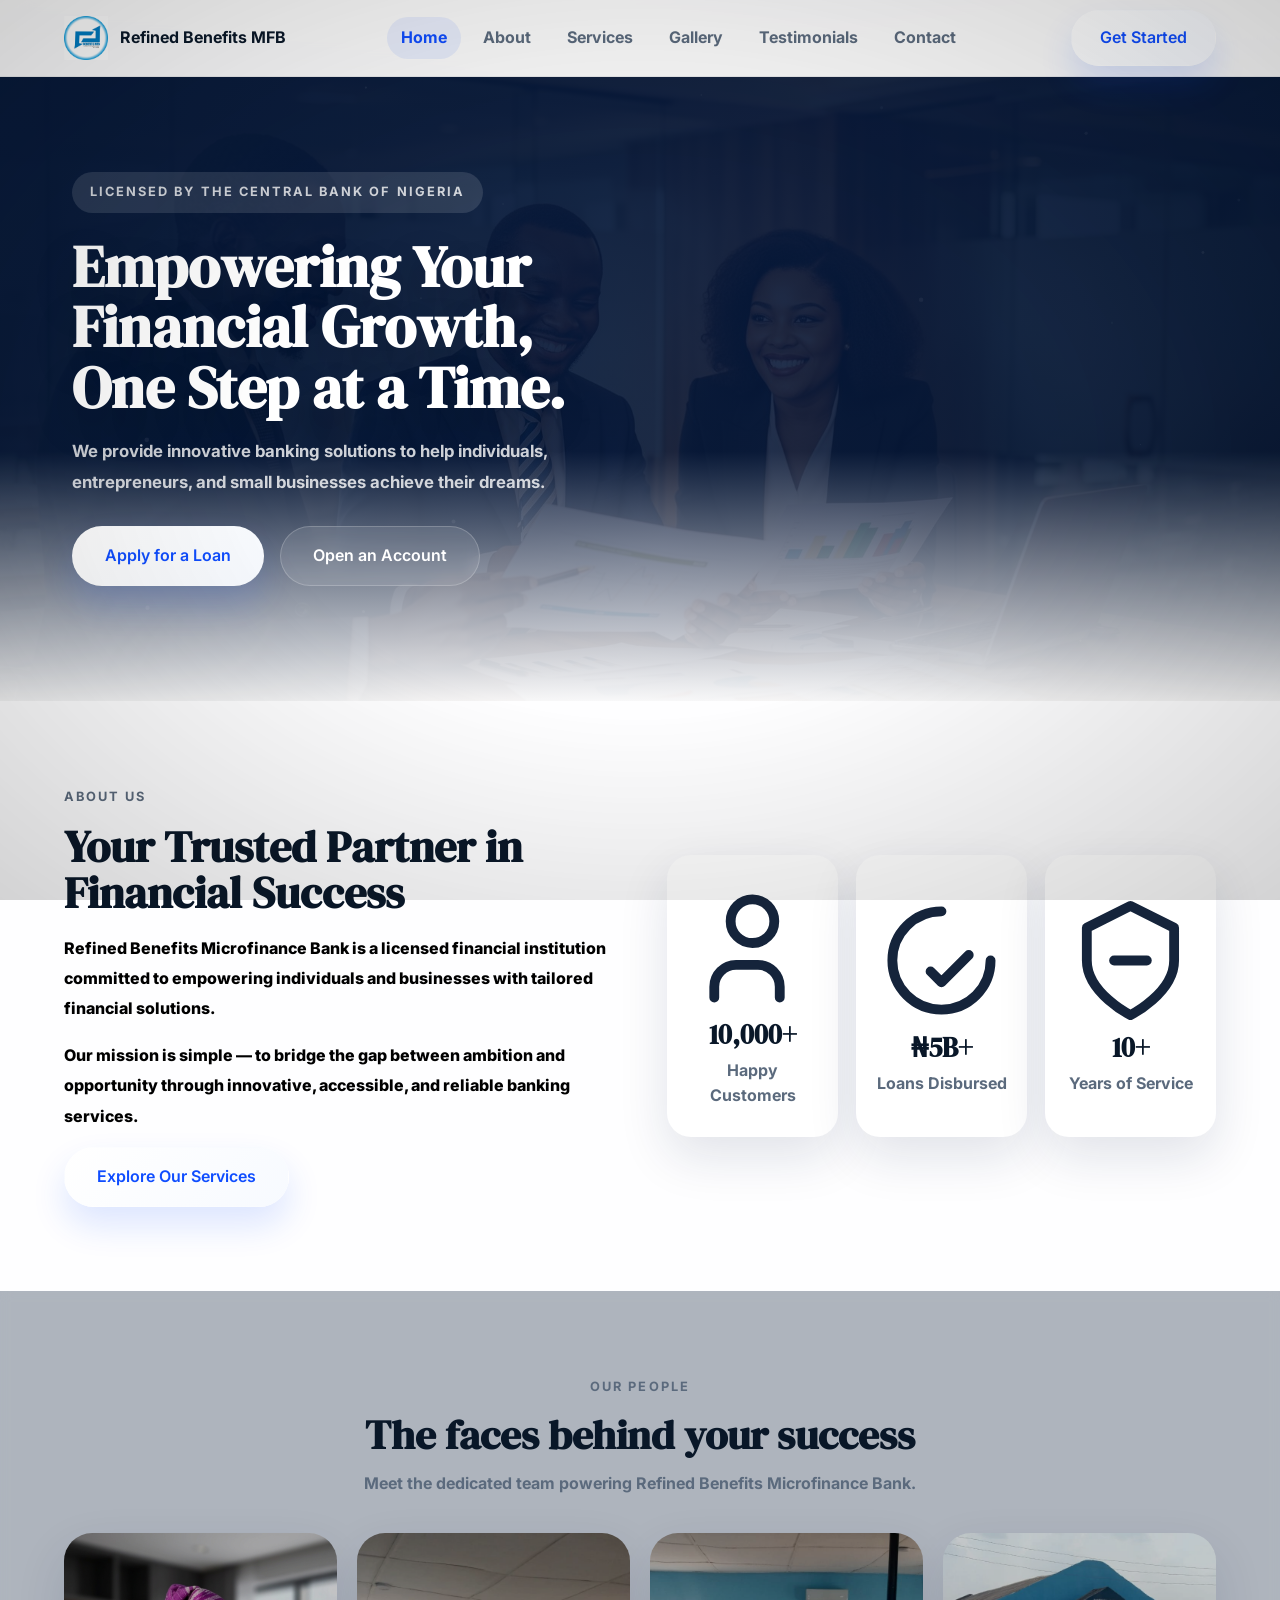
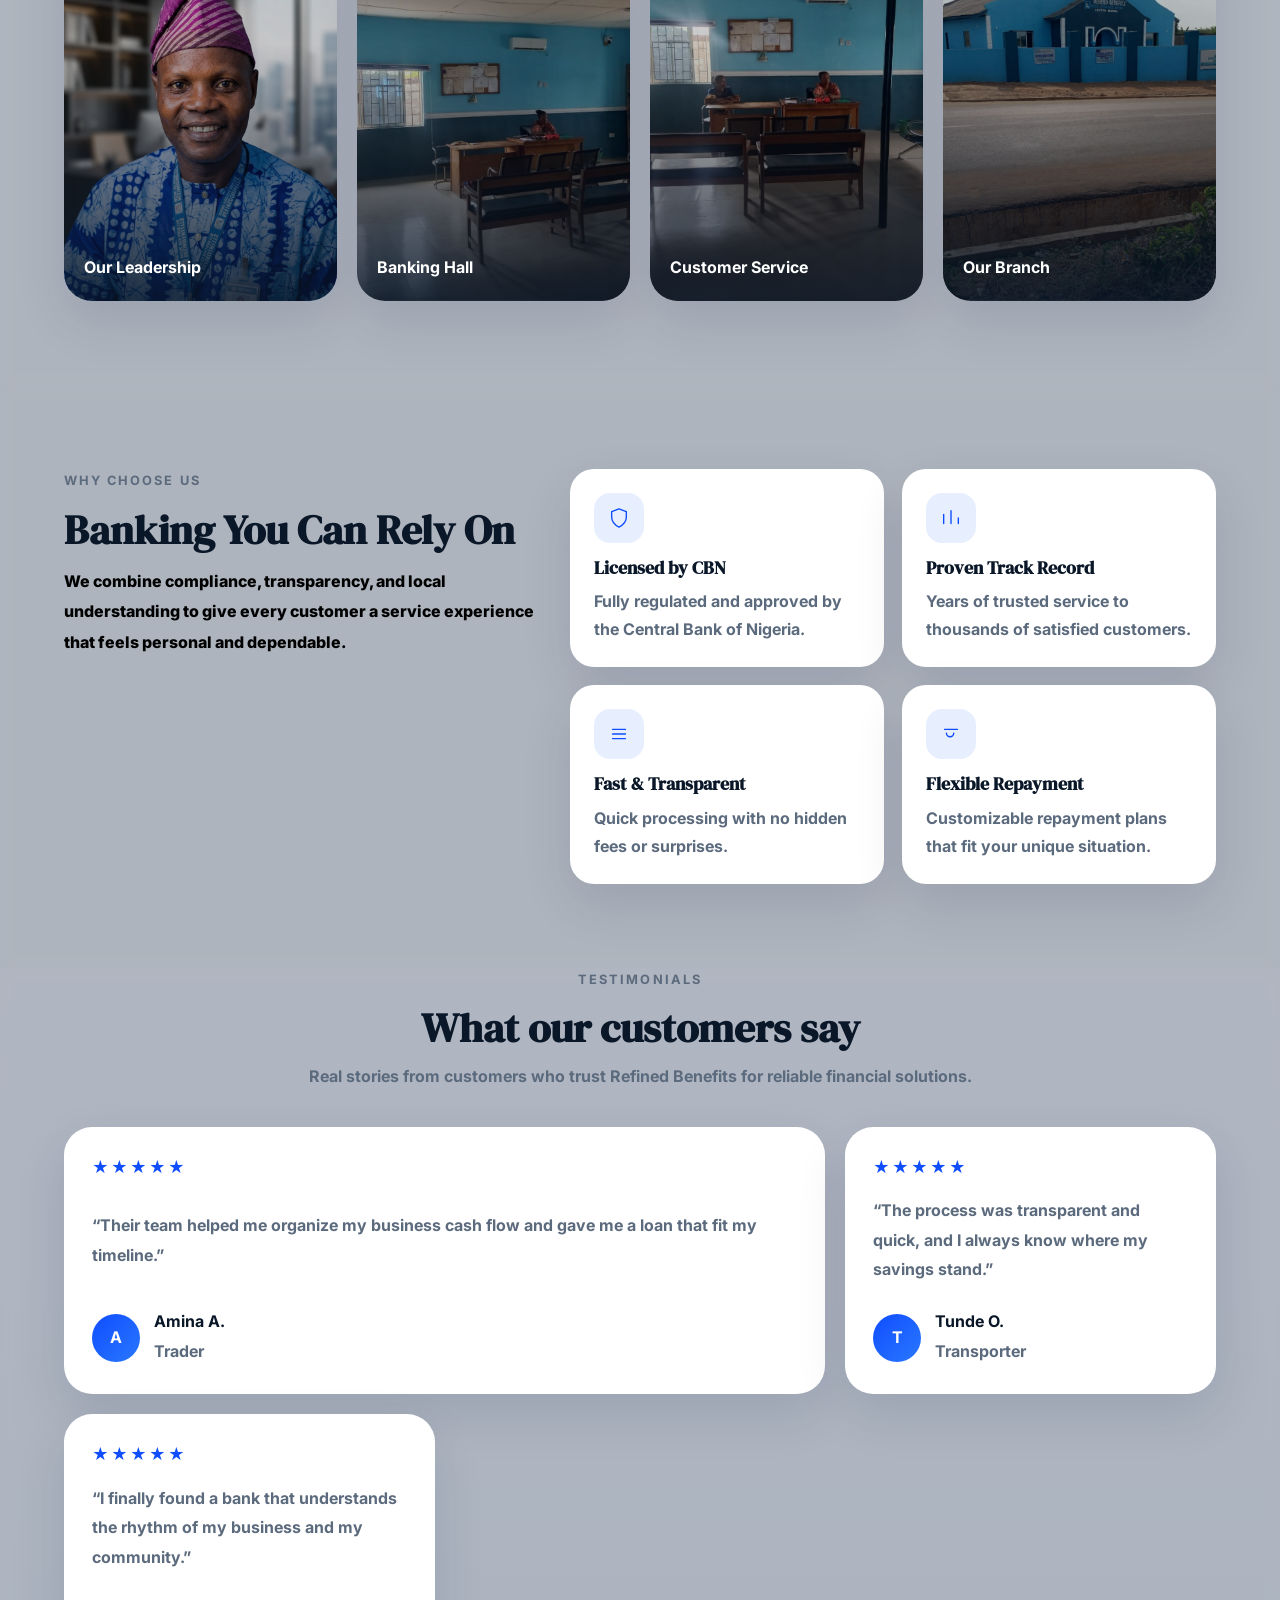
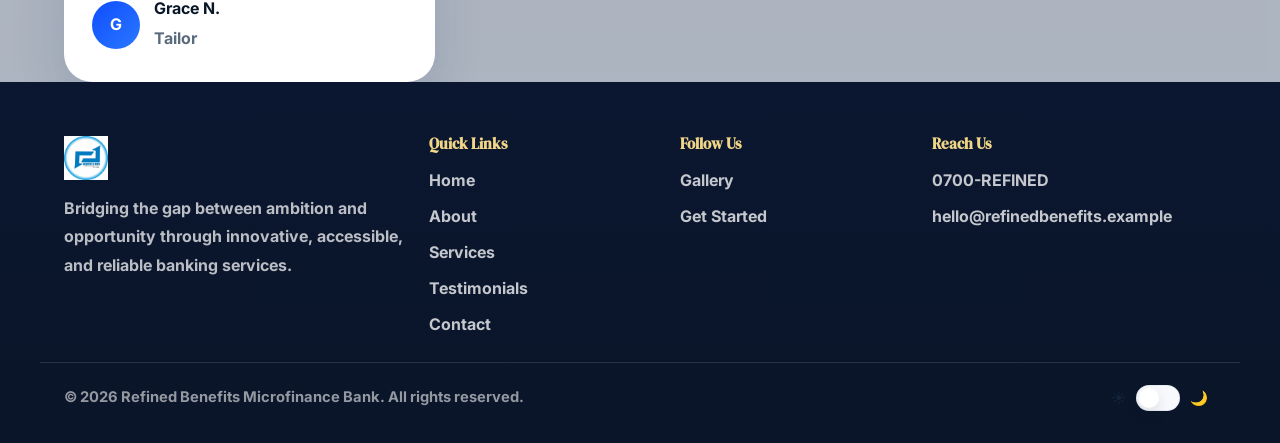
==== index.html @ 06bc2014 "Initial commit" ====
<!DOCTYPE html>
<html lang="en">
<head>
  <meta charset="UTF-8">
  <meta name="viewport" content="width=device-width, initial-scale=1.0">
  <title>Refined Benefits Microfinance Bank</title>
  <meta name="description" content="Refined Benefits Microfinance Bank is a licensed financial institution committed to empowering individuals and businesses with tailored financial solutions.">
  <link rel="preconnect" href="https://fonts.googleapis.com">
  <link rel="preconnect" href="https://fonts.gstatic.com" crossorigin>
  <link href="https://fonts.googleapis.com/css2?family=Inter:wght@400;500;600;700&family=DM+Serif+Display&display=swap" rel="stylesheet">
  <link rel="stylesheet" href="styles.css">
</head>
<body class="home-page">
  <header class="site-header">
    <div class="scroll-progress" id="scroll-progress" aria-hidden="true"></div>
    <div class="wrap header-bar">
      <a class="brand" href="index.html" aria-label="Refined Benefits home">
        <img src="assets/logo-clean-COcQOT6Z.png" alt="" class="brand-logo">
        <span>Refined Benefits MFB</span>
      </a>
      <nav class="main-nav" aria-label="Primary navigation">
        <a class="active" href="index.html">Home</a>
        <a href="about.html">About</a>
        <a href="services.html">Services</a>
        <a href="gallery.html">Gallery</a>
        <a href="testimonials.html">Testimonials</a>
        <a href="contact.html">Contact</a>
      </nav>
      <a class="btn btn-primary header-btn" href="contact.html">Get Started</a>
      <button class="nav-toggle" id="nav-toggle" type="button" aria-label="Toggle navigation" aria-expanded="false">
        <span></span><span></span><span></span>
      </button>
    </div>
    <div class="mobile-menu" id="mobile-menu">
      <a href="index.html">Home</a>
      <a href="about.html">About</a>
      <a href="services.html">Services</a>
      <a href="gallery.html">Gallery</a>
      <a href="testimonials.html">Testimonials</a>
      <a href="contact.html">Contact</a>
    </div>
  </header>

  <main id="top">
    <section class="hero hero-home">
      <div class="hero-backdrop"></div>
      <div class="wrap hero-grid hero-grid-single">
        <div class="hero-copy">
          <p class="eyebrow hero-eyebrow">Licensed by the Central Bank of Nigeria</p>
          <h1>Empowering Your Financial <span>Growth</span>, One Step at a Time.</h1>
          <p class="hero-text">We provide innovative banking solutions to help individuals, entrepreneurs, and small businesses achieve their dreams.</p>
          <div class="hero-actions">
            <a class="btn btn-primary btn-xl" href="contact.html">Apply for a Loan</a>
            <a class="btn btn-outline btn-xl" href="about.html">Open an Account</a>
          </div>
        </div>
      </div>
    </section>

    <section class="about section-glow reveal" id="about">
      <div class="wrap about-panel-grid">
        <div class="about-text-block">
          <p class="eyebrow">About us</p>
          <h2>Your Trusted Partner in Financial Success</h2>
          <p class="lead-strong">Refined Benefits Microfinance Bank is a licensed financial institution committed to empowering individuals and businesses with tailored financial solutions.</p>
          <p class="lead-strong">Our mission is simple — to bridge the gap between ambition and opportunity through innovative, accessible, and reliable banking services.</p>
          <a class="btn btn-primary btn-xl" href="services.html">Explore Our Services</a>
        </div>
        <div class="about-cards-grid">
          <article class="about-card">
            <div class="about-card-icon">
              <svg viewBox="0 0 24 24" fill="none" stroke="currentColor" stroke-width="1.8" stroke-linecap="round" stroke-linejoin="round"><path d="M17 21v-2a4 4 0 0 0-4-4H9a4 4 0 0 0-4 4v2"/><circle cx="12" cy="7" r="4"/></svg>
            </div>
            <h3>10,000+</h3>
            <p>Happy Customers</p>
          </article>
          <article class="about-card">
            <div class="about-card-icon">
              <svg viewBox="0 0 24 24" fill="none" stroke="currentColor" stroke-width="1.8" stroke-linecap="round" stroke-linejoin="round"><path d="M10 14l2 2 5-5"/><path d="M21 12a9 9 0 1 1-9-9"/></svg>
            </div>
            <h3>₦5B+</h3>
            <p>Loans Disbursed</p>
          </article>
          <article class="about-card">
            <div class="about-card-icon">
              <svg viewBox="0 0 24 24" fill="none" stroke="currentColor" stroke-width="1.8" stroke-linecap="round" stroke-linejoin="round"><path d="M12 22s8-4 8-10V6l-8-4-8 4v6c0 6 8 10 8 10Z"/><path d="M9 12h6"/></svg>
            </div>
            <h3>10+</h3>
            <p>Years of Service</p>
          </article>
        </div>
      </div>
    </section>

    <section class="people reveal" id="people">
      <div class="wrap">
        <div class="section-heading">
          <p class="eyebrow">Our people</p>
          <h2>The faces behind your success</h2>
          <p>Meet the dedicated team powering Refined Benefits Microfinance Bank.</p>
        </div>
        <div class="people-grid">
          <article class="people-card">
            <img src="assets/gallery-8-Cjj6CZXd.jpg" alt="Our leadership team">
            <div class="people-overlay"><span>Our Leadership</span></div>
          </article>
          <article class="people-card">
            <img src="assets/gallery-1-DrPl1HBK.jpg" alt="Banking hall with staff at work">
            <div class="people-overlay"><span>Banking Hall</span></div>
          </article>
          <article class="people-card">
            <img src="assets/gallery-6-Cx0WHSp9.jpg" alt="Customers being assisted">
            <div class="people-overlay"><span>Customer Service</span></div>
          </article>
          <article class="people-card">
            <img src="assets/gallery-4-D-LE07vB.jpg" alt="Our branch location">
            <div class="people-overlay"><span>Our Branch</span></div>
          </article>
        </div>
      </div>
    </section>

    <section class="reasons reveal" id="services">
      <div class="wrap reasons-grid">
        <div class="reasons-copy">
          <p class="eyebrow">Why Choose Us</p>
          <h2>Banking You Can Rely On</h2>
          <p class="lead-strong">We combine compliance, transparency, and local understanding to give every customer a service experience that feels personal and dependable.</p>
        </div>
        <div class="reason-cards">
          <article class="reason-card">
            <div class="reason-icon" aria-hidden="true">
              <svg viewBox="0 0 24 24"><path d="M12 2 4 5v6c0 5 3.4 8.6 8 11 4.6-2.4 8-6 8-11V5l-8-3Z" fill="none" stroke="currentColor" stroke-width="1.5" stroke-linecap="round" stroke-linejoin="round"/></svg>
            </div>
            <h3>Licensed by CBN</h3>
            <p>Fully regulated and approved by the Central Bank of Nigeria.</p>
          </article>
          <article class="reason-card">
            <div class="reason-icon" aria-hidden="true">
              <svg viewBox="0 0 24 24"><path d="M4 18V8m8 10V4m8 14v-6" fill="none" stroke="currentColor" stroke-width="1.5" stroke-linecap="round"/></svg>
            </div>
            <h3>Proven Track Record</h3>
            <p>Years of trusted service to thousands of satisfied customers.</p>
          </article>
          <article class="reason-card">
            <div class="reason-icon" aria-hidden="true">
              <svg viewBox="0 0 24 24"><path d="M5 7h14M5 12h14M5 17h14" fill="none" stroke="currentColor" stroke-width="1.5" stroke-linecap="round"/></svg>
            </div>
            <h3>Fast &amp; Transparent</h3>
            <p>Quick processing with no hidden fees or surprises.</p>
          </article>
          <article class="reason-card">
            <div class="reason-icon" aria-hidden="true">
              <svg viewBox="0 0 24 24"><path d="M5 7h14M7 11c0 2.2 1.8 4 4 4s4-1.8 4-4" fill="none" stroke="currentColor" stroke-width="1.5" stroke-linecap="round" stroke-linejoin="round"/></svg>
            </div>
            <h3>Flexible Repayment</h3>
            <p>Customizable repayment plans that fit your unique situation.</p>
          </article>
        </div>
      </div>
    </section>

    <section class="testimonials section-glow reveal" id="testimonials">
      <div class="wrap">
        <div class="section-heading">
          <p class="eyebrow">Testimonials</p>
          <h2>What our customers say</h2>
          <p>Real stories from customers who trust Refined Benefits for reliable financial solutions.</p>
        </div>
        <div class="testimonial-grid">
          <article class="testimonial-card testimonial-card-large">
            <div class="testimonial-tag">★★★★★</div>
            <p>“Their team helped me organize my business cash flow and gave me a loan that fit my timeline.”</p>
            <div class="testimonial-meta">
              <span class="testimonial-avatar">A</span>
              <div>
                <strong>Amina A.</strong>
                <p>Trader</p>
              </div>
            </div>
          </article>
          <article class="testimonial-card">
            <div class="testimonial-tag">★★★★★</div>
            <p>“The process was transparent and quick, and I always know where my savings stand.”</p>
            <div class="testimonial-meta">
              <span class="testimonial-avatar">T</span>
              <div>
                <strong>Tunde O.</strong>
                <p>Transporter</p>
              </div>
            </div>
          </article>
          <article class="testimonial-card">
            <div class="testimonial-tag">★★★★★</div>
            <p>“I finally found a bank that understands the rhythm of my business and my community.”</p>
            <div class="testimonial-meta">
              <span class="testimonial-avatar">G</span>
              <div>
                <strong>Grace N.</strong>
                <p>Tailor</p>
              </div>
            </div>
          </article>
        </div>
      </div>
    </section>

    <!-- Contact section removed per user request -->
  </main>

  <div class="lightbox" id="lightbox" aria-hidden="true">
    <button class="lightbox-close" id="lightbox-close" type="button" aria-label="Close image viewer">×</button>
    <div class="lightbox-backdrop"></div>
    <img class="lightbox-image" id="lightbox-image" src="" alt="" />
    <p class="lightbox-caption" id="lightbox-caption"></p>
  </div>

  <footer class="site-footer">
    <div class="wrap footer-grid">
      <div class="footer-brand">
        <img src="assets/logo-clean-COcQOT6Z.png" alt="Refined Benefits MFB logo" class="brand-logo">
        <p>Bridging the gap between ambition and opportunity through innovative, accessible, and reliable banking services.</p>
      </div>
      <div class="footer-col">
        <h4>Quick Links</h4>
        <a href="index.html">Home</a>
        <a href="about.html">About</a>
        <a href="services.html">Services</a>
        <a href="testimonials.html">Testimonials</a>
        <a href="contact.html">Contact</a>
      </div>
      <div class="footer-col">
        <h4>Follow Us</h4>
        <a href="gallery.html">Gallery</a>
        <a href="contact.html">Get Started</a>
      </div>
      <div class="footer-col">
        <h4>Reach Us</h4>
        <a href="tel:0700-REFINED">0700-REFINED</a>
        <a href="mailto:hello@refinedbenefits.example">hello@refinedbenefits.example</a>
      </div>
    </div>
    <div class="wrap footer-bottom">
      <p>© <span id="year"></span> Refined Benefits Microfinance Bank. All rights reserved.</p>
    </div>
  </footer>

  <script src="script.js"></script>
</body>
</html>
---- styles.css ----
:root {
  --bg: #f0f4fa;
  --bg-soft: #f7f9fd;
  --surface: #ffffff;
  --surface-2: #eef4ff;
  --text: #15243b;
  --text-soft: #5b6a7d;
  --primary: #0f4dff;
  --primary-soft: #e7efff;
  --section-fade-brightness: 0.62;
  --card-fade-brightness: 0.8;
  --accent: #2a78ff;
  --ink: #091728;
  --shadow: 0 20px 50px rgba(16, 35, 70, 0.12);
  --max-width: 1200px;
}

* { box-sizing: border-box; }
html { scroll-behavior: smooth; }
body {
  margin: 0;
  font-family: 'Inter', sans-serif;
  color: var(--text);
  background: var(--bg);
  line-height: 1.6;
  -webkit-font-smoothing: antialiased;
  text-rendering: optimizeLegibility;
  font-weight: 700;
  overflow-x: hidden;
}

/* Global faded background image behind all sections */
body::before {
  content: "";
  position: fixed;
  inset: 0;
  background-image: linear-gradient(rgba(6,15,35,0.50), rgba(6,15,35,0.60)), url('assets/hero-banking-DhVX60bA.jpg');
  background-size: cover;
  background-position: center top;
  background-repeat: no-repeat;
  filter: saturate(0.98) contrast(0.96) brightness(0.92);
  opacity: 0.22;
  z-index: -1;
  pointer-events: none;
}
img { display: block; width: 100%; object-fit: cover; }
a { color: inherit; text-decoration: none; font-weight: 700; }
button, input, select, textarea { font: inherit; }
.wrap { max-width: var(--max-width); margin: 0 auto; padding: 0 24px; }
h1, h2, h3, h4 { margin: 0; font-family: 'DM Serif Display', serif; font-weight: 700; line-height: 1.05; color: var(--ink); }
p { margin: 0; }
.eyebrow {
  margin-bottom: 16px;
  font-size: 0.8rem;
  font-weight: 700;
  letter-spacing: 0.16em;
  text-transform: uppercase;
  color: var(--primary);
}
.btn {
  display: inline-flex;
  align-items: center;
  justify-content: center;
  gap: 8px;
  padding: 14px 28px;
  border-radius: 999px;
  border: 1px solid transparent;
  font-weight: 600;
  transition: transform 0.2s ease, box-shadow 0.2s ease, background-color 0.2s ease;
}
.btn:hover { transform: translateY(-2px); }
.btn-primary {
  background: linear-gradient(135deg, #ffffff 0%, #f7faff 100%);
  color: var(--primary);
  box-shadow: 0 18px 35px rgba(15, 77, 255, 0.14);
}
.btn-primary:hover { box-shadow: 0 24px 42px rgba(15, 77, 255, 0.2); }
.btn-outline {
  color: #ffffff;
  border-color: rgba(255,255,255,0.2);
  background: rgba(255,255,255,0.1);
  backdrop-filter: blur(6px);
}
.btn-xl { padding: 16px 32px; }

.site-header {
  position: sticky;
  top: 0;
  z-index: 30;
  background: rgba(255, 255, 255, 0.9);
  backdrop-filter: blur(14px);
  border-bottom: 1px solid rgba(15, 36, 59, 0.08);
}
.scroll-progress {
  position: absolute;
  inset: 0 auto auto 0;
  width: 0;
  height: 3px;
  background: linear-gradient(90deg, #77a9ff, var(--primary));
  z-index: 31;
}
.header-bar {
  display: flex;
  align-items: center;
  justify-content: space-between;
  gap: 20px;
  min-height: 76px;
}
.brand { display: flex; align-items: center; gap: 12px; color: var(--ink); font-weight: 700; }
.brand-logo { width: 44px; height: 44px; object-fit: contain; }
.main-nav { display: flex; gap: 8px; color: var(--text-soft); font-weight: 700; }
.main-nav a { padding: 8px 14px; border-radius: 999px; transition: color 0.2s ease, background-color 0.2s ease; }
.main-nav a:hover, .main-nav a.active { color: var(--primary); background: rgba(15, 77, 255, 0.08); }
.header-btn { white-space: nowrap; }
.nav-toggle { display: none; width: 44px; height: 44px; border: 0; border-radius: 50%; background: var(--primary-soft); cursor: pointer; align-items: center; justify-content: center; flex-direction: column; gap: 4px; }
.nav-toggle span { display: block; width: 18px; height: 2px; border-radius: 999px; background: var(--primary); }
.mobile-menu { display: none; flex-direction: column; gap: 10px; padding: 0 24px 24px; background: rgba(255,255,255,0.96); }
.mobile-menu a { padding: 12px 16px; border-radius: 14px; background: var(--bg-soft); color: var(--ink); font-weight: 600; }
.site-header.nav-open .mobile-menu { display: flex; }

.hero {
  position: relative;
  overflow: hidden;
  padding: 72px 0 64px;
  min-height: 620px;
  background: linear-gradient(120deg, #061a3d 0%, #0d2d64 44%, #091728 100%);
}
.hero-home { padding-bottom: 92px; }
.hero-inner { min-height: 480px; padding: 64px 0; }
.hero-backdrop {
  position: absolute;
  inset: 0;
  background-image: linear-gradient(110deg, rgba(6, 26, 61, 0.92) 8%, rgba(15, 77, 255, 0.18) 55%, rgba(2, 14, 34, 0.9) 100%), url('assets/hero-banking-DhVX60bA.jpg');
  background-size: cover;
  background-position: center center;
  filter: brightness(0.8) saturate(1.05);
  transform: scale(1.03);
  z-index: 0;
}

/* Strong hero overlay that darkens the hero and fades to white at the bottom */
.hero::before {
  content: "";
  position: absolute;
  inset: 0;
  background: linear-gradient(180deg, rgba(6,26,61,0.86) 0%, rgba(6,26,61,0.72) 60%, rgba(255,255,255,0.95) 100%);
  z-index: 1;
  pointer-events: none;
}

/* Fade background imagery in hero and section cards for better readability */
.hero-backdrop {
  filter: brightness(var(--section-fade-brightness)) saturate(0.92) contrast(0.98);
}
.gallery-card img,
.people-card img,
.showcase-card img,
.hero-media img {
  filter: brightness(var(--card-fade-brightness)) saturate(0.96);
  transition: filter 220ms ease;
}

/* Slightly restore brightness on hover for interactive cards */
.gallery-card img:hover,
.people-card img:hover,
.showcase-card img:hover {
  filter: brightness(1) saturate(1);
}
.hero-grid {
  position: relative;
  z-index: 2;
  display: grid;
  grid-template-columns: minmax(0, 1.04fr) minmax(280px, 0.96fr);
  gap: 36px;
  align-items: center;
  min-height: 460px;
}

/* (cinematic overlap removed - reverted to standard flow) */
.hero-grid-single {
  grid-template-columns: 1fr;
  max-width: none;
  justify-items: start;
  padding-left: 72px;
  padding-right: 48px;
}
.hero-copy { max-width: 560px; }
.hero .eyebrow, .hero h1, .hero .hero-text, .hero .hero-actions { position: relative; z-index: 1; }
.hero-eyebrow {
  display: inline-flex;
  align-items: center;
  gap: 10px;
  padding: 10px 18px;
  border-radius: 999px;
  background: rgba(255,255,255,0.12);
  color: rgba(255,255,255,0.8);
  font-size: 0.8rem;
  letter-spacing: 0.16em;
  text-transform: uppercase;
  margin-bottom: 24px;
}
.hero h1 {
  margin-bottom: 18px;
  font-size: clamp(2.2rem, 4.6vw, 3.6rem);
  color: #ffffff;
  text-shadow: 0 18px 40px rgba(0, 0, 0, 0.22);
  max-width: 42ch;
}
.hero-text {
  color: rgba(255,255,255,0.8);
  font-size: 1.05rem;
  line-height: 1.85;
  margin-bottom: 28px;
  max-width: 56ch;
}
.hero-actions { display: flex; flex-wrap: wrap; gap: 16px; }
.hero-media { position: relative; display: flex; justify-content: flex-end; }
.hero-media img {
  width: min(100%, 480px);
  min-height: 420px;
  border-radius: 28px;
  box-shadow: 0 25px 60px rgba(0, 0, 0, 0.28);
  object-position: center;
}
.hero-media-badge {
  position: absolute;
  left: 16px;
  bottom: 24px;
  padding: 12px 16px;
  border-radius: 999px;
  background: rgba(255,255,255,0.12);
  color: #ffffff;
  backdrop-filter: blur(8px);
  font-size: 0.9rem;
}

.reveal { opacity: 0; transform: translateY(24px); transition: opacity 0.7s ease, transform 0.7s ease; }
.reveal.is-visible { opacity: 1; transform: translateY(0); }

.section-glow {
  position: relative;
  overflow: hidden;
  background: linear-gradient(180deg, #f3f7ff 0%, #eef4ff 100%);
}
.section-glow::before {
  content: "";
  position: absolute;
  inset: 0;
  background: radial-gradient(circle at 20% 12%, rgba(15, 77, 255, 0.12), transparent 22%), radial-gradient(circle at 82% 15%, rgba(87, 138, 255, 0.12), transparent 20%);
  pointer-events: none;
}
.section-heading { max-width: 760px; margin: 0 auto 36px; text-align: center; }
.section-heading h2 { font-size: clamp(2rem, 3.2vw, 2.8rem); margin-bottom: 12px; color: var(--ink); }
.section-heading p { color: var(--text-soft); line-height: 1.8; }

/* Cinematic overlays */
body::after {
  content: "";
  position: fixed;
  inset: 0;
  pointer-events: none;
  z-index: 50;
  background: radial-gradient(ellipse at center, rgba(0,0,0,0) 42%, rgba(0,0,0,0.28) 100%);
  mix-blend-mode: multiply;
  opacity: 0.6;
}

/* Subtle film grain overlay */
.grain-overlay {
  position: fixed;
  inset: 0;
  pointer-events: none;
  z-index: 51;
  background-image: repeating-linear-gradient(45deg, rgba(255,255,255,0.02) 0 1px, transparent 1px 3px);
  opacity: 0.06;
  mix-blend-mode: overlay;
}

/* Snow canvas sits above the page background but below UI chrome */
.snow-canvas {
  position: fixed;
  inset: 0;
  width: 100%;
  height: 100%;
  pointer-events: none;
  z-index: 49;
}

/* Strong lead text: black and bold across the site */
.lead-strong {
  color: #000000 !important;
  font-weight: 800 !important;
}

/* Cursor light effect */
.cursor-light {
  position: fixed;
  left: 0; top: 0;
  width: 220px; height: 220px;
  pointer-events: none;
  border-radius: 50%;
  transform: translate(-50%, -50%);
  background: radial-gradient(circle, rgba(255,255,255,0.12) 0%, rgba(255,255,255,0.04) 20%, rgba(255,255,255,0) 60%);
  mix-blend-mode: overlay;
  z-index: 60;
  opacity: 0.0;
  transition: opacity 260ms ease, transform 120ms linear;
}

@media (prefers-reduced-motion: reduce) {
  .floating-object { animation: none !important; transform: none !important; }
  .cursor-light { display: none !important; }
}

/* Theme variables and switcher */
:root { transition: color 240ms ease, background 240ms ease; }
[data-theme="dark"] {
  --bg: #071227;
  --bg-soft: #071829;
  --surface: #071829;
  --surface-2: #08162a;
  --text: #e6eefc;
  --text-soft: #a9b7d6;
  --primary: #8ab4ff;
  --accent: #8ab4ff;
  --ink: #ffffff;
}

/* Make emphasized lead text readable in dark mode */
[data-theme="dark"] .lead-strong {
  color: #ffffff !important;
}

body { transition: background-color 260ms ease, color 260ms ease; }

.theme-switcher {
  display: inline-flex;
  align-items: center;
  gap: 10px;
  padding: 6px 10px;
  border-radius: 999px;
  background: rgba(255,255,255,0.92);
  box-shadow: 0 10px 30px rgba(2,14,34,0.12);
  color: var(--text);
  font-weight: 600;
  font-size: 0.9rem;
}
.theme-switcher .toggle {
  width: 44px;
  height: 26px;
  border-radius: 999px;
  background: var(--bg-soft);
  position: relative;
  border: 1px solid rgba(15,36,59,0.06);
  cursor: pointer;
  padding: 2px;
}
.theme-switcher .knob {
  width: 20px;
  height: 20px;
  background: #ffffff;
  border-radius: 50%;
  display: block;
  transform: translateX(0);
  transition: transform 220ms cubic-bezier(.2,.9,.3,1), background 220ms ease;
  box-shadow: 0 6px 14px rgba(2,14,34,0.12);
}
[data-theme="dark"] .theme-switcher {
  background: rgba(6,15,35,0.72);
  color: var(--text);
}
[data-theme="dark"] .theme-switcher .toggle {
  background: rgba(255,255,255,0.04);
  border-color: rgba(255,255,255,0.06);
}
[data-theme="dark"] .theme-switcher .knob { transform: translateX(18px); }

/* Small responsive adjustment */
/* When placed inside the footer bottom area, make it sit inline to the right */
.footer-bottom { display: flex; align-items: center; justify-content: space-between; gap: 12px; }
.footer-bottom .theme-switcher { margin-left: 12px; background: transparent; box-shadow: none; padding: 4px 8px; }

@media (max-width: 720px) {
  .footer-bottom { flex-direction: column; align-items: flex-start; gap: 8px; }
  .footer-bottom .theme-switcher { margin-left: 0; }
}

@media (max-width: 420px) {
  .theme-switcher { font-size: 0.8rem; }
}
.about, .people, .reasons, .testimonials-section, .service-section, .contact-page { padding: 84px 0; scroll-margin-top: 96px; }

/* Blur the site-wide background image for specific content sections
   by adding a translucent overlay with backdrop-filter. This keeps
   the global background visible but softened behind the content. */
.about, .people, .reasons, .testimonials, .contact-section, .gallery-section {
  position: relative;
}
.about::before,
.people::before,
.reasons::before,
.testimonials::before,
.contact-section::before,
.gallery-section::before {
  content: "";
  position: absolute;
  inset: 0;
  background: rgba(6, 15, 35, 0.28);
  backdrop-filter: blur(6px) saturate(0.95);
  -webkit-backdrop-filter: blur(6px) saturate(0.95);
  pointer-events: none;
  z-index: 0;
}

/* Strong fade for the About section: hide the site background image beneath it */
.about::before {
  background: rgba(255, 255, 255, 0.94);
  backdrop-filter: none;
  -webkit-backdrop-filter: none;
}
/* Ensure the visible content sits above the blurred overlay */
.about > .wrap,
.people > .wrap,
.reasons > .wrap,
.testimonials > .wrap,
.contact-section > .wrap,
.gallery-section > .wrap {
  position: relative;
  z-index: 1;
}
.about-panel-grid {
  display: grid;
  grid-template-columns: minmax(0, 1.02fr) minmax(280px, 0.98fr);
  gap: 32px;
  align-items: center;
  position: relative;
  z-index: 1;
}
.about-text-block h2 { font-size: clamp(2.2rem, 3.4vw, 3rem); margin-bottom: 16px; }
.about-text-block p { color: var(--text-soft); margin-bottom: 16px; line-height: 1.9; }
.about-cards-grid { display: grid; grid-template-columns: repeat(3, minmax(0, 1fr)); gap: 18px; }
.about-card {
  background: var(--surface);
  border-radius: 24px;
  padding: 28px 20px;
  box-shadow: var(--shadow);
  text-align: center;
  min-height: 210px;
  display: flex;
  flex-direction: column;
  justify-content: center;
}
.about-card h3 { color: var(--ink); font-size: 1.7rem; margin-bottom: 8px; }
.about-card p { color: var(--text-soft); }

.people-grid {
  display: grid;
  grid-template-columns: repeat(4, minmax(0, 1fr));
  gap: 20px;
  position: relative;
  z-index: 1;
}
.people-card {
  position: relative;
  overflow: hidden;
  border-radius: 28px;
  box-shadow: var(--shadow);
  min-height: 260px;
}
.people-card img { width: 100%; height: 100%; object-fit: cover; }
.people-overlay {
  position: absolute;
  inset: 0;
  display: flex;
  align-items: flex-end;
  padding: 20px;
  background: linear-gradient(180deg, transparent 30%, rgba(8, 22, 40, 0.82) 100%);
}
.people-overlay span { color: #ffffff; font-weight: 700; }

.reasons-grid {
  display: grid;
  grid-template-columns: minmax(0, 0.85fr) minmax(0, 1.15fr);
  gap: 28px;
  align-items: start;
  position: relative;
  z-index: 1;
}
.reasons-copy h2 { font-size: clamp(2rem, 3.2vw, 2.8rem); margin-bottom: 14px; }
.reasons-copy p { color: var(--text-soft); line-height: 1.9; }
.reason-cards { display: grid; grid-template-columns: repeat(2, minmax(0, 1fr)); gap: 18px; }
.reason-card {
  background: var(--surface);
  border-radius: 24px;
  padding: 24px;
  box-shadow: var(--shadow);
}
.reason-icon {
  width: 50px;
  height: 50px;
  border-radius: 16px;
  display: grid;
  place-items: center;
  background: var(--primary-soft);
  color: var(--primary);
  margin-bottom: 16px;
}
.reason-icon svg { width: 22px; height: 22px; }
.reason-card h3 { font-size: 1.1rem; margin-bottom: 10px; color: var(--ink); }
.reason-card p { color: var(--text-soft); line-height: 1.75; }

.service-grid {
  display: grid;
  grid-template-columns: repeat(4, minmax(0, 1fr));
  gap: 20px;
  position: relative;
  z-index: 1;
}
.service-card {
  background: var(--surface);
  border-radius: 28px;
  padding: 28px 22px;
  box-shadow: var(--shadow);
  transition: transform 0.3s ease, box-shadow 0.3s ease;
}
.service-card:hover { transform: translateY(-8px); box-shadow: 0 28px 60px rgba(16, 35, 70, 0.18); }
.service-icon {
  width: 58px;
  height: 58px;
  border-radius: 18px;
  display: grid;
  place-items: center;
  background: linear-gradient(135deg, var(--primary) 0%, var(--accent) 100%);
  color: #ffffff;
  margin-bottom: 18px;
}
.service-icon svg { width: 26px; height: 26px; }
.service-card h3 { font-size: 1.14rem; margin-bottom: 10px; color: var(--ink); }
.service-card p { color: var(--text-soft); line-height: 1.8; }

.testimonial-grid {
  display: grid;
  grid-template-columns: repeat(3, minmax(0, 1fr));
  gap: 20px;
  position: relative;
  z-index: 1;
}
.testimonial-card {
  background: var(--surface);
  border-radius: 28px;
  padding: 28px;
  box-shadow: var(--shadow);
  min-height: 250px;
  display: flex;
  flex-direction: column;
  justify-content: space-between;
}
.testimonial-card-large { grid-column: span 2; }
.testimonial-tag { color: var(--primary); font-weight: 700; letter-spacing: 0.12em; margin-bottom: 16px; }
.testimonial-card p { color: var(--text-soft); line-height: 1.85; }
.testimonial-meta { display: flex; align-items: center; gap: 14px; margin-top: 24px; }
.testimonial-avatar {
  width: 48px;
  height: 48px;
  border-radius: 50%;
  display: grid;
  place-items: center;
  background: linear-gradient(135deg, var(--primary), var(--accent));
  color: #ffffff;
  font-weight: 700;
}
.testimonial-meta strong { color: var(--ink); display: block; margin-bottom: 2px; }
.testimonial-meta p { margin: 0; color: var(--text-soft); }

.contact-grid {
  display: grid;
  grid-template-columns: minmax(0, 0.9fr) minmax(320px, 1.1fr);
  gap: 24px;
  position: relative;
  z-index: 1;
}

/* Contact page: left column groups hero copy and contact cards */
.contact-hero-grid {
  /* vertically center the two columns so the form lines up with the hero title */
  align-items: center;
}
.hero-left {
  display: grid;
  gap: 20px;
  align-items: start;
}

/* Push the contact form lower so the name/email box sits further down */
.contact-hero-grid > div:last-child { margin-top: 48px; }

/* Ensure the right column (form) centers itself within the grid row */
.contact-hero-grid > div:last-child { align-self: center; }

@media (max-width: 1100px) {
  .contact-hero-grid > div:last-child { margin-top: 20px; }
}

@media (max-width: 760px) {
  .contact-hero-grid > div:last-child { margin-top: 12px; }
}
.contact-info { display: grid; gap: 16px; }
.contact-card {
  display: flex;
  gap: 16px;
  align-items: flex-start;
  padding: 22px 24px;
  border-radius: 24px;
  background: var(--surface);
  box-shadow: var(--shadow);
}
.contact-card.highlight { background: #eaf2ff; }
.contact-icon {
  width: 48px;
  height: 48px;
  border-radius: 16px;
  display: grid;
  place-items: center;
  background: linear-gradient(135deg, var(--primary), var(--accent));
  color: #ffffff;
  font-size: 1.1rem;
}
.contact-card h3 { font-size: 1.05rem; color: var(--ink); margin-bottom: 6px; }
.contact-card p { color: var(--text-soft); line-height: 1.75; }
.contact-form {
  display: grid;
  gap: 16px;
  padding: 28px;
  border-radius: 28px;
  background: var(--surface);
  box-shadow: var(--shadow);
}
.form-group { display: grid; gap: 8px; }
.form-group label { color: var(--text-soft); font-weight: 600; }
.form-group input, .form-group textarea {
  width: 100%;
  border: 1px solid #dce5f2;
  border-radius: 16px;
  padding: 14px 16px;
  background: var(--bg-soft);
  color: var(--ink);
}
.form-group input:focus, .form-group textarea:focus { outline: 2px solid rgba(15, 77, 255, 0.18); border-color: rgba(15, 77, 255, 0.2); }
.contact-form button { width: fit-content; }

.gallery-section { padding: 84px 0; }
.gallery-grid {
  display: grid;
  grid-template-columns: repeat(4, minmax(0, 1fr));
  gap: 20px;
  position: relative;
  z-index: 1;
}
.gallery-section .gallery-card { min-height: 220px; }

.site-footer {
  background: linear-gradient(180deg, #0b1730 0%, #0a1529 100%);
  color: rgba(255,255,255,0.78);
  padding: 54px 0 28px;
}
.footer-grid {
  display: grid;
  grid-template-columns: 1.2fr 0.8fr 0.8fr 1fr;
  gap: 24px;
  padding-bottom: 24px;
  border-bottom: 1px solid rgba(255,255,255,0.12);
}
.footer-brand p { margin-top: 14px; color: rgba(255,255,255,0.72); max-width: 38ch; line-height: 1.8; }
.footer-col { display: flex; flex-direction: column; gap: 8px; }
.footer-col h4 { color: #f1d687; font-size: 0.95rem; margin-bottom: 6px; }
.footer-col a, .footer-col p { color: rgba(255,255,255,0.76); line-height: 1.75; }
.footer-bottom { padding-top: 18px; color: rgba(255,255,255,0.56); font-size: 0.92rem; }

.lightbox {
  position: fixed;
  inset: 0;
  display: none;
  align-items: center;
  justify-content: center;
  padding: 24px;
  z-index: 120;
  background: rgba(6, 15, 35, 0.82);
}
.lightbox.is-open { display: flex; }
.lightbox-backdrop { position: absolute; inset: 0; background: rgba(6, 15, 35, 0.86); backdrop-filter: blur(8px); }
.lightbox-image { position: relative; z-index: 2; max-width: 92vw; max-height: 80vh; border-radius: 24px; object-fit: contain; box-shadow: 0 30px 90px rgba(0, 0, 0, 0.4); }
.lightbox-caption { position: relative; z-index: 2; margin-top: 16px; color: #f5f7fb; text-align: center; }
.lightbox-close { position: absolute; top: 22px; right: 22px; z-index: 3; width: 48px; height: 48px; border: 0; border-radius: 50%; background: rgba(255,255,255,0.1); color: #ffffff; font-size: 1.8rem; cursor: pointer; }

@media (max-width: 1100px) {
  .hero-grid { grid-template-columns: 1fr; }
  .hero-media { justify-content: flex-start; }
  .about-panel-grid, .reasons-grid, .contact-grid { grid-template-columns: 1fr; }
  .people-grid, .service-grid, .gallery-grid { grid-template-columns: repeat(2, minmax(0, 1fr)); }
  .testimonial-grid { grid-template-columns: 1fr; }
  .testimonial-card-large { grid-column: auto; }
  .footer-grid { grid-template-columns: 1fr 1fr; }
}

@media (max-width: 760px) {
  .main-nav, .header-btn { display: none; }
  .nav-toggle { display: inline-flex; }
  .wrap { padding: 0 18px; }
  .hero { min-height: auto; padding: 56px 0 48px; }
  .hero h1 { max-width: none; }
  .hero-media img { min-height: 280px; }
  .about-cards-grid, .reason-cards, .people-grid, .service-grid, .gallery-grid, .footer-grid { grid-template-columns: 1fr; }
  .about, .people, .reasons, .testimonials-section, .contact-page, .gallery-section { padding: 68px 0; }
  .contact-form, .contact-card, .testimonial-card, .service-card, .reason-card, .about-card { border-radius: 22px; }
}
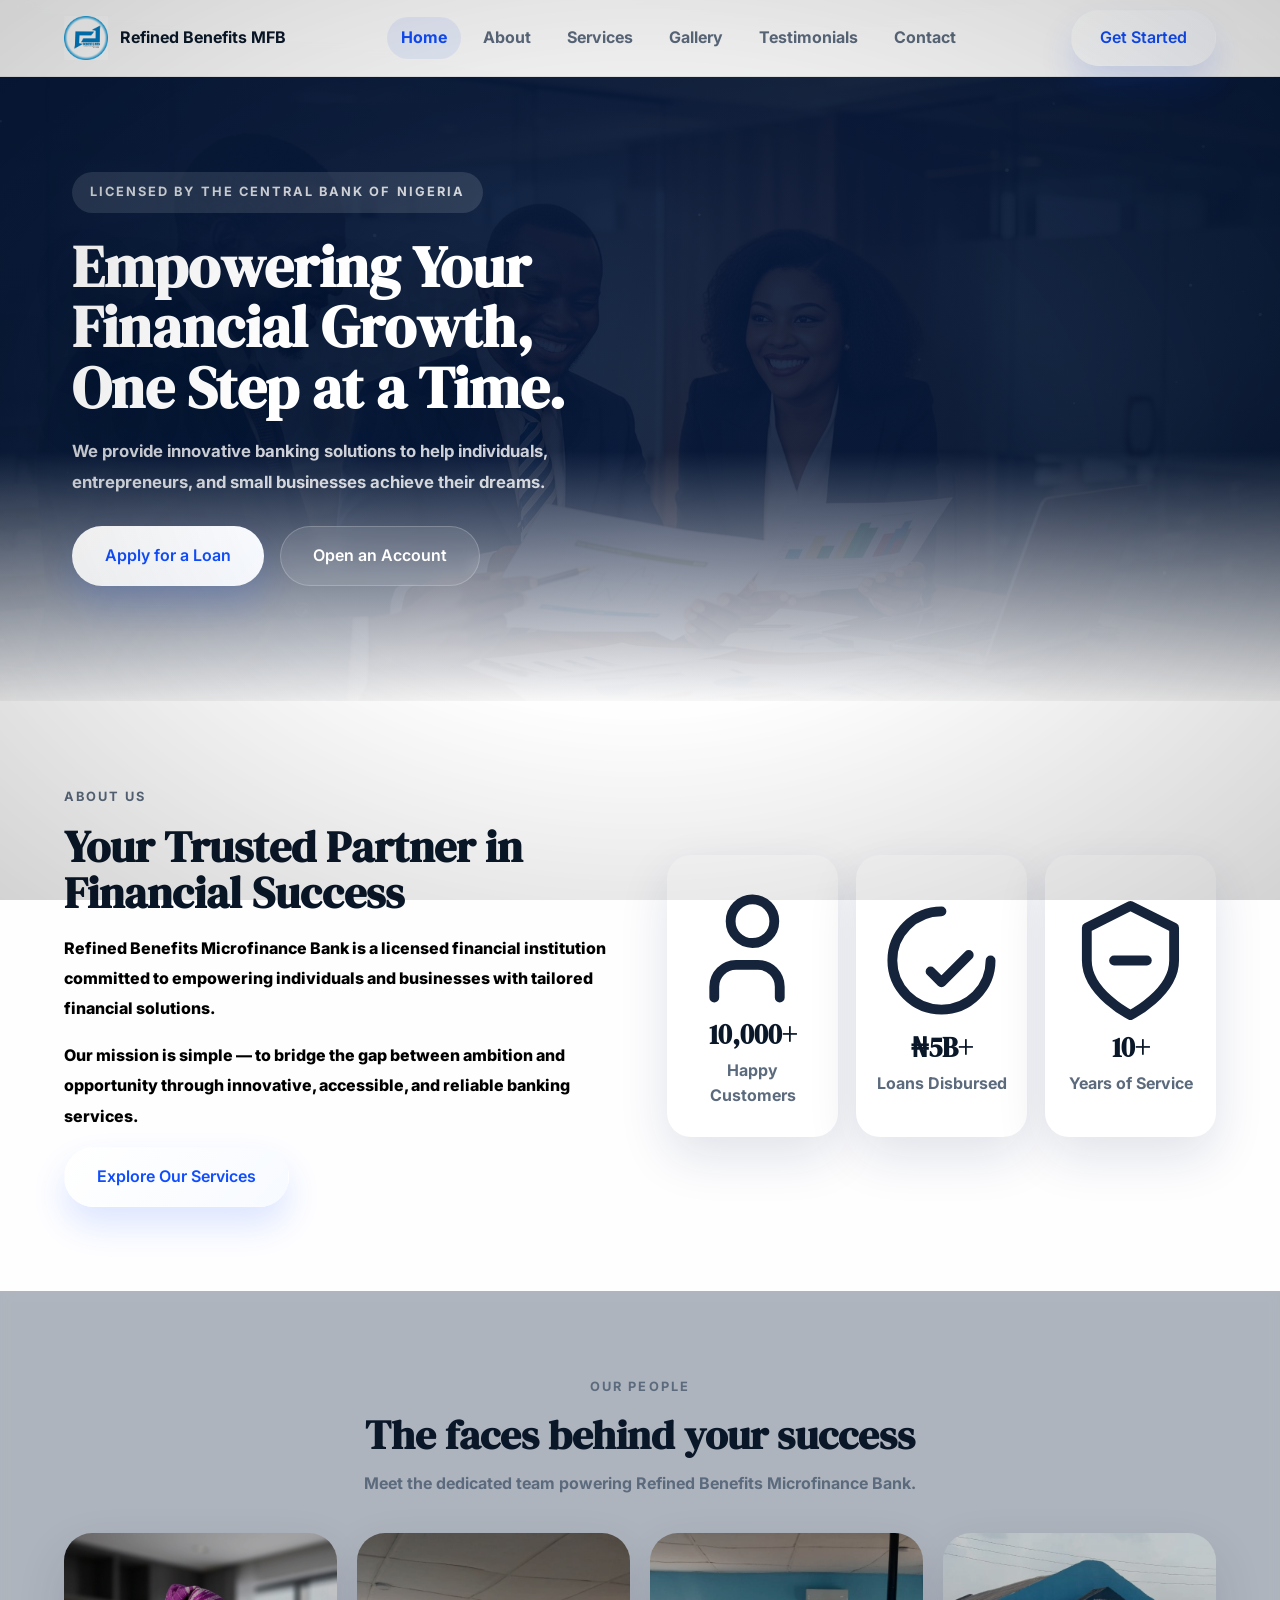
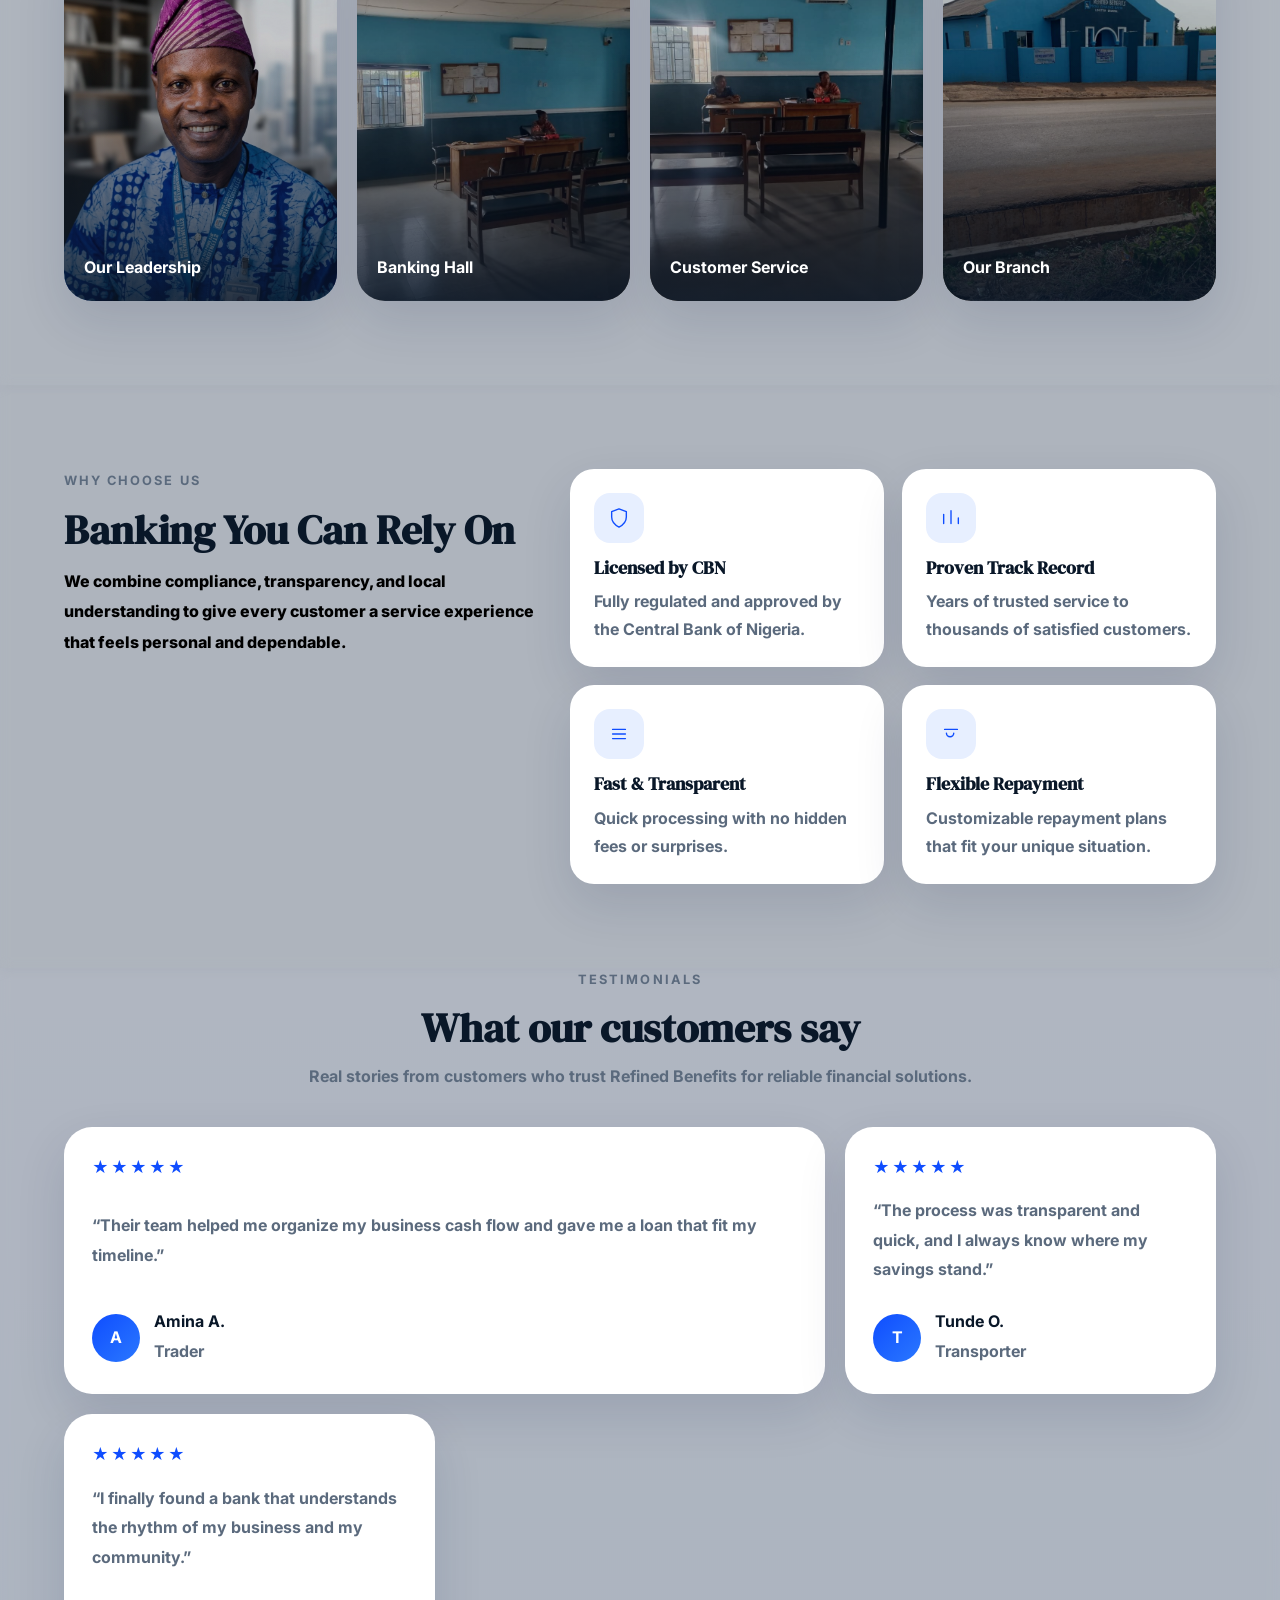
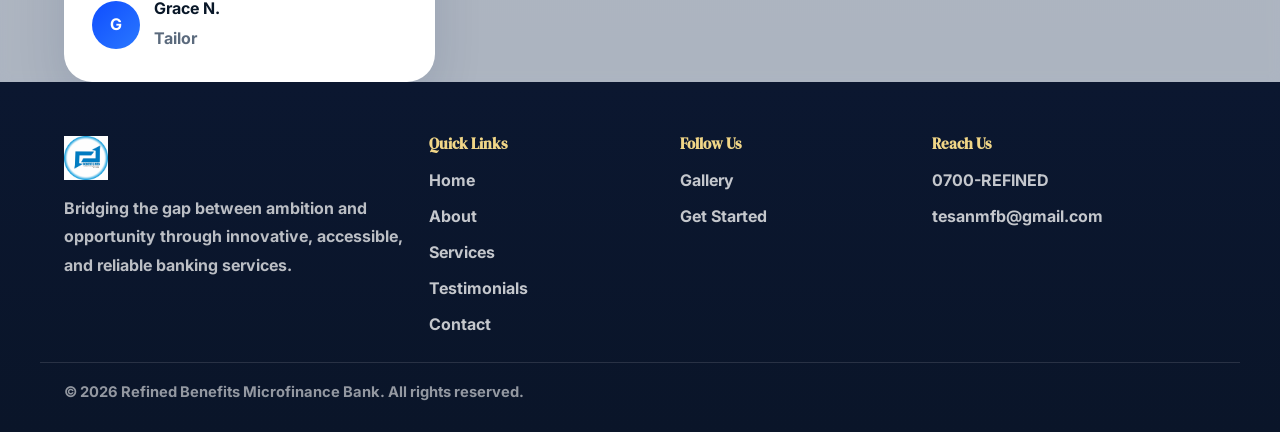
==== commit 28011997: "Contact" ====
--- a/index.html
+++ b/index.html
@@ -237,7 +237,7 @@
       <div class="footer-col">
         <h4>Reach Us</h4>
         <a href="tel:0700-REFINED">0700-REFINED</a>
-        <a href="mailto:hello@refinedbenefits.example">hello@refinedbenefits.example</a>
+        <a href="mailto:tesanmfb@gmail.com">tesanmfb@gmail.com</a>
       </div>
     </div>
     <div class="wrap footer-bottom">
--- a/styles.css
+++ b/styles.css
@@ -312,81 +312,16 @@
   .cursor-light { display: none !important; }
 }
 
-/* Theme variables and switcher */
+/* Light theme baseline */
 :root { transition: color 240ms ease, background 240ms ease; }
-[data-theme="dark"] {
-  --bg: #071227;
-  --bg-soft: #071829;
-  --surface: #071829;
-  --surface-2: #08162a;
-  --text: #e6eefc;
-  --text-soft: #a9b7d6;
-  --primary: #8ab4ff;
-  --accent: #8ab4ff;
-  --ink: #ffffff;
-}
-
-/* Make emphasized lead text readable in dark mode */
-[data-theme="dark"] .lead-strong {
-  color: #ffffff !important;
-}
-
 body { transition: background-color 260ms ease, color 260ms ease; }
-
-.theme-switcher {
-  display: inline-flex;
-  align-items: center;
-  gap: 10px;
-  padding: 6px 10px;
-  border-radius: 999px;
-  background: rgba(255,255,255,0.92);
-  box-shadow: 0 10px 30px rgba(2,14,34,0.12);
-  color: var(--text);
-  font-weight: 600;
-  font-size: 0.9rem;
-}
-.theme-switcher .toggle {
-  width: 44px;
-  height: 26px;
-  border-radius: 999px;
-  background: var(--bg-soft);
-  position: relative;
-  border: 1px solid rgba(15,36,59,0.06);
-  cursor: pointer;
-  padding: 2px;
-}
-.theme-switcher .knob {
-  width: 20px;
-  height: 20px;
-  background: #ffffff;
-  border-radius: 50%;
-  display: block;
-  transform: translateX(0);
-  transition: transform 220ms cubic-bezier(.2,.9,.3,1), background 220ms ease;
-  box-shadow: 0 6px 14px rgba(2,14,34,0.12);
-}
-[data-theme="dark"] .theme-switcher {
-  background: rgba(6,15,35,0.72);
-  color: var(--text);
-}
-[data-theme="dark"] .theme-switcher .toggle {
-  background: rgba(255,255,255,0.04);
-  border-color: rgba(255,255,255,0.06);
-}
-[data-theme="dark"] .theme-switcher .knob { transform: translateX(18px); }
 
 /* Small responsive adjustment */
 /* When placed inside the footer bottom area, make it sit inline to the right */
 .footer-bottom { display: flex; align-items: center; justify-content: space-between; gap: 12px; }
-.footer-bottom .theme-switcher { margin-left: 12px; background: transparent; box-shadow: none; padding: 4px 8px; }
 
 @media (max-width: 720px) {
   .footer-bottom { flex-direction: column; align-items: flex-start; gap: 8px; }
-  .footer-bottom .theme-switcher { margin-left: 0; }
-}
-
-@media (max-width: 420px) {
-  .theme-switcher { font-size: 0.8rem; }
 }
 .about, .people, .reasons, .testimonials-section, .service-section, .contact-page { padding: 84px 0; scroll-margin-top: 96px; }
 
